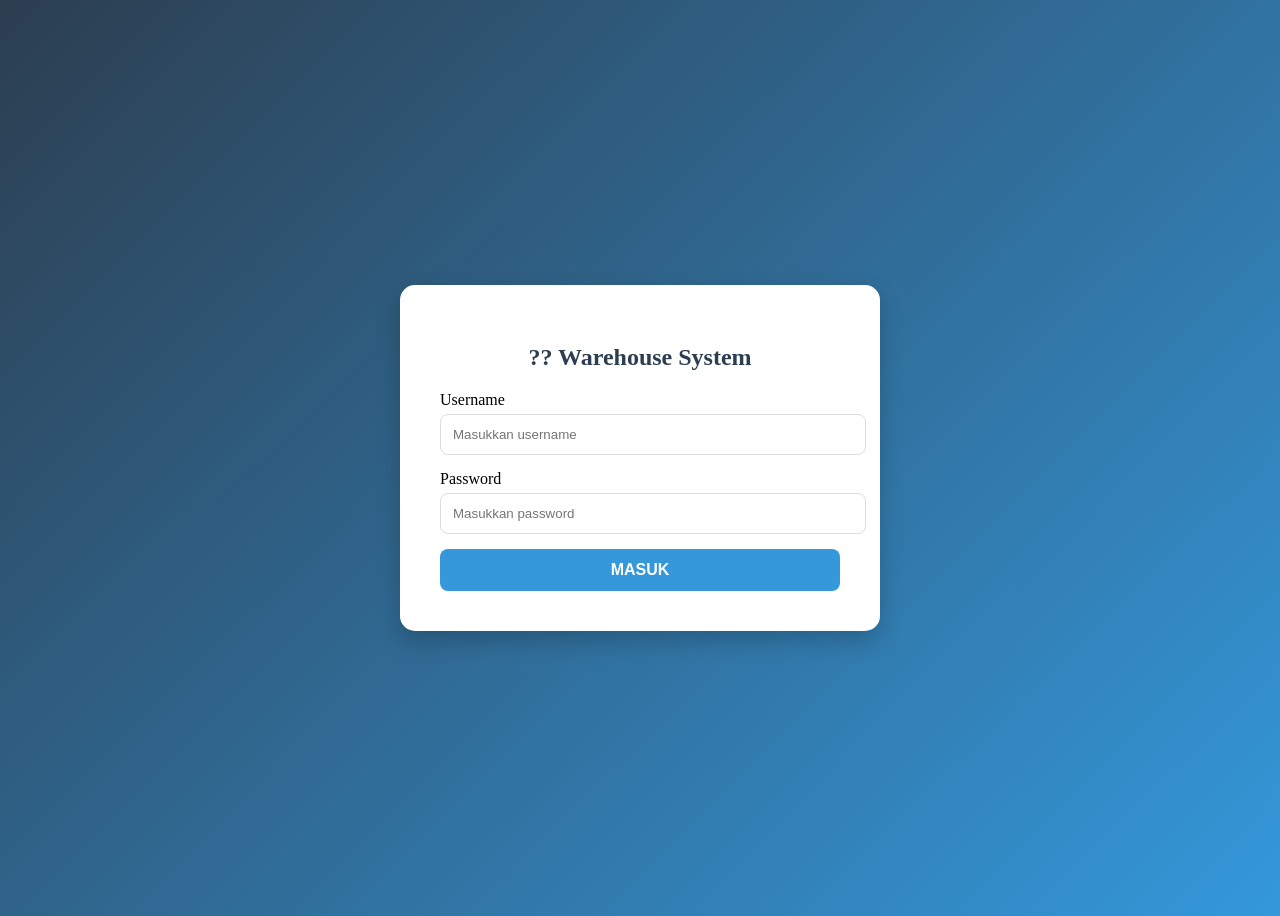
==== index.html @ b76fcb2e "Add files via upload" ====
<!DOCTYPE html>
<html lang="id">
<head>
    <meta charset="UTF-8">
    <meta name="viewport" content="width=device-width, initial-scale=1.0">
    <title>Login - Utilisasi Warehouse</title>
    <link rel="stylesheet" href="css/style.css">
    <style>
        body {
            display: flex;
            justify-content: center;
            align-items: center;
            min-height: 100vh;
            background: linear-gradient(135deg, #2c3e50 0%, #3498db 100%);
        }
        .login-card {
            background: white;
            padding: 40px;
            border-radius: 15px;
            box-shadow: 0 10px 25px rgba(0,0,0,0.2);
            width: 100%;
            max-width: 400px;
            text-align: center;
        }
        .login-card h2 { margin-bottom: 20px; color: #2c3e50; }
        .form-group { margin-bottom: 15px; text-align: left; }
        .form-group input {
            width: 100%;
            padding: 12px;
            border: 1px solid #ddd;
            border-radius: 8px;
            margin-top: 5px;
        }
        .btn-login {
            width: 100%;
            padding: 12px;
            background: #3498db;
            color: white;
            border: none;
            border-radius: 8px;
            cursor: pointer;
            font-size: 16px;
            font-weight: bold;
        }
    </style>
</head>
<body>
    <div class="login-card">
        <h2>?? Warehouse System</h2>
        <form id="loginForm">
            <div class="form-group">
                <label>Username</label>
                <input type="text" id="username" required placeholder="Masukkan username">
            </div>
            <div class="form-group">
                <label>Password</label>
                <input type="password" id="password" required placeholder="Masukkan password">
            </div>
            <button type="submit" class="btn-login">MASUK</button>
        </form>
    </div>

    <script>
        document.getElementById('loginForm').onsubmit = (e) => {
            e.preventDefault();
            const u = document.getElementById('username').value;
            const p = document.getElementById('password').value;

            // Logika login sederhana (sesuaikan dengan kebutuhan)
            if(u === 'admin' && p === '12345') {
                localStorage.setItem('isLoggedIn', 'true');
                localStorage.setItem('userName', u);
                window.location.href = 'app.html';
            } else {
                alert('Login Gagal! Gunakan admin/12345');
            }
        };
    </script>
</body>
</html>
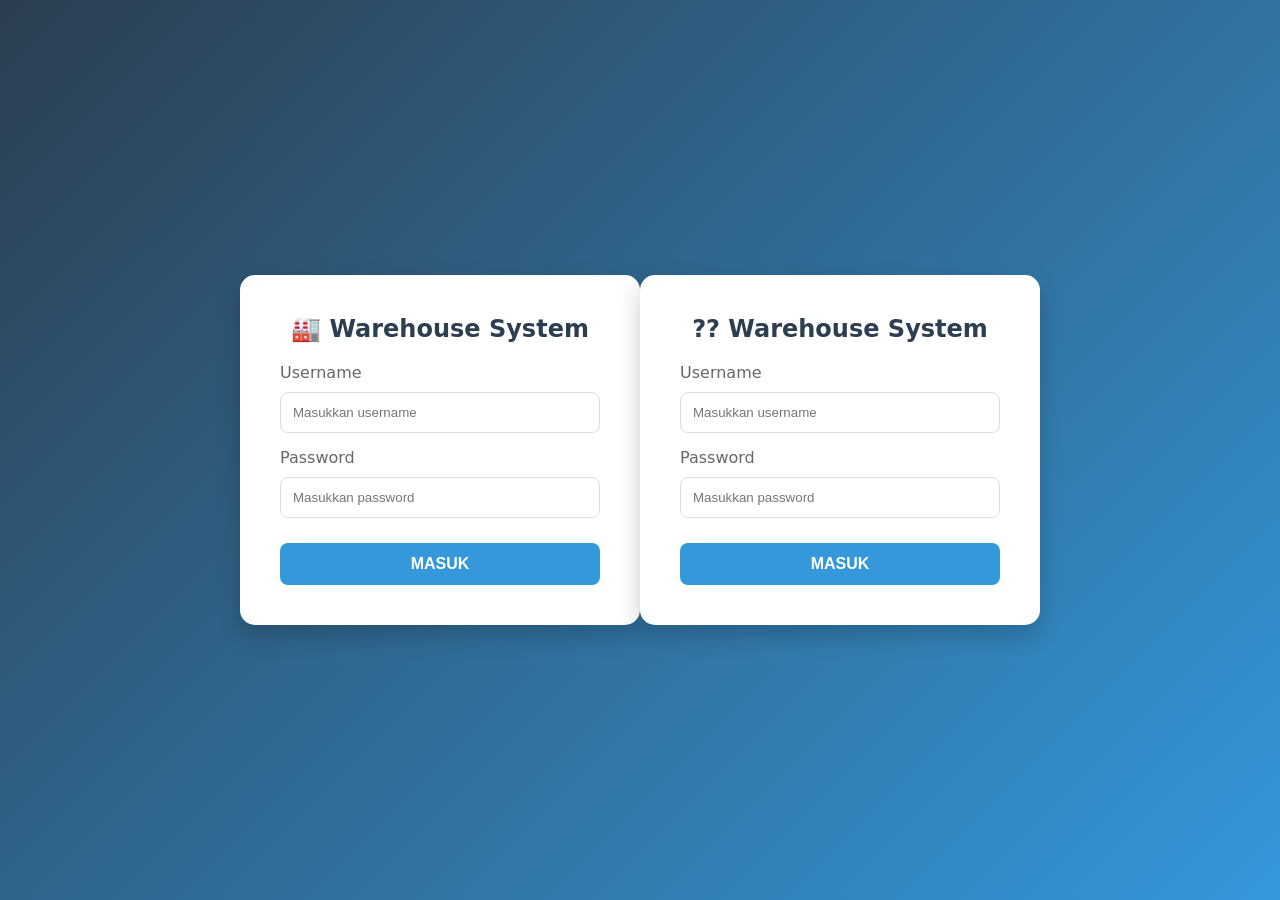
==== commit 03a6027c: "Update index.html" ====
--- a/index.html
+++ b/index.html
@@ -1,4 +1,102 @@
 <!DOCTYPE html>
+<html lang="id">
+<head>
+    <meta charset="UTF-8">
+    <meta name="viewport" content="width=device-width, initial-scale=1.0">
+    <title>Login - Utilisasi Warehouse</title>
+    
+    <link rel="manifest" href="./manifest.json">
+    
+    <link rel="stylesheet" href="./css/style.css">
+    
+    <style>
+        body {
+            display: flex;
+            justify-content: center;
+            align-items: center;
+            min-height: 100vh;
+            /* Gradient tetap sebagai fallback jika CSS gagal muat */
+            background: #2c3e50;
+            background: linear-gradient(135deg, #2c3e50 0%, #3498db 100%);
+            margin: 0;
+            font-family: sans-serif;
+        }
+        .login-card {
+            background: white;
+            padding: 40px;
+            border-radius: 15px;
+            box-shadow: 0 10px 25px rgba(0,0,0,0.2);
+            width: 90%;
+            max-width: 400px;
+            text-align: center;
+        }
+        .login-card h2 { margin-bottom: 20px; color: #2c3e50; }
+        .form-group { margin-bottom: 15px; text-align: left; }
+        .form-group label { display: block; margin-bottom: 5px; color: #666; }
+        .form-group input {
+            width: 100%;
+            padding: 12px;
+            border: 1px solid #ddd;
+            border-radius: 8px;
+            box-sizing: border-box; /* Penting agar input tidak luber */
+        }
+        .btn-login {
+            width: 100%;
+            padding: 12px;
+            background: #3498db;
+            color: white;
+            border: none;
+            border-radius: 8px;
+            cursor: pointer;
+            font-size: 16px;
+            font-weight: bold;
+            margin-top: 10px;
+        }
+    </style>
+</head>
+<body>
+    <div class="login-card">
+        <h2>🏭 Warehouse System</h2>
+        <form id="loginForm">
+            <div class="form-group">
+                <label>Username</label>
+                <input type="text" id="username" required placeholder="Masukkan username">
+            </div>
+            <div class="form-group">
+                <label>Password</label>
+                <input type="password" id="password" required placeholder="Masukkan password">
+            </div>
+            <button type="submit" class="btn-login">MASUK</button>
+        </form>
+    </div>
+
+    <script>
+        // Registrasi Service Worker agar PWA aktif
+        if ('serviceWorker' in navigator) {
+            window.addEventListener('load', () => {
+                navigator.serviceWorker.register('./service-worker.js')
+                    .then(reg => console.log('SW Registered'))
+                    .catch(err => console.error('SW Registration Failed', err));
+            });
+        }
+
+        document.getElementById('loginForm').onsubmit = (e) => {
+            e.preventDefault();
+            const u = document.getElementById('username').value;
+            const p = document.getElementById('password').value;
+
+            if(u === 'admin' && p === '12345') {
+                localStorage.setItem('isLoggedIn', 'true');
+                localStorage.setItem('userName', u);
+                // Gunakan ./ agar path tetap di direktori yang sama
+                window.location.href = './app.html';
+            } else {
+                alert('Login Gagal! Gunakan admin/12345');
+            }
+        };
+    </script>
+</body>
+</html><!DOCTYPE html>
 <html lang="id">
 <head>
     <meta charset="UTF-8">
@@ -77,4 +175,4 @@
         };
     </script>
 </body>
-</html>+</html>
--- a/css/style.css
+++ b/css/style.css
@@ -0,0 +1,210 @@
+/* ============================================================================
+   1. GLOBAL VARIABLES & RESET
+   ============================================================================ */
+:root {
+    --primary-color: #2c3e50;
+    --accent-color: #3498db;
+    --success-color: #2ecc71;
+    --warning-color: #f1c40f;
+    --danger-color: #e74c3c;
+    --bg-light: #f8fafc;
+    --sidebar-width: 260px;
+    --sidebar-collapsed-width: 70px;
+    --text-main: #334155;
+    --shadow: 0 4px 6px -1px rgb(0 0 0 / 0.1);
+    --transition: all 0.3s cubic-bezier(0.4, 0, 0.2, 1);
+}
+
+* {
+    margin: 0;
+    padding: 0;
+    box-sizing: border-box;
+}
+
+body {
+    font-family: 'Inter', 'Segoe UI', system-ui, sans-serif;
+    background-color: var(--bg-light);
+    color: var(--text-main);
+    overflow-x: hidden;
+}
+
+/* ============================================================================
+   2. SPA LAYOUT STRUCTURE
+   ============================================================================ */
+.app-shell {
+    display: flex;
+    min-height: 100vh;
+}
+
+/* SIDEBAR persistent */
+.sidebar {
+    width: var(--sidebar-width);
+    background: var(--primary-color);
+    color: white;
+    height: 100vh;
+    position: fixed;
+    transition: var(--transition);
+    z-index: 1000;
+}
+
+.sidebar.collapsed {
+    width: var(--sidebar-collapsed-width);
+}
+
+.main-container {
+    flex: 1;
+    margin-left: var(--sidebar-width);
+    transition: var(--transition);
+}
+
+.sidebar.collapsed + .main-container {
+    margin-left: var(--sidebar-collapsed-width);
+}
+
+/* TOP HEADER */
+.top-bar {
+    background: white;
+    height: 70px;
+    display: flex;
+    align-items: center;
+    justify-content: space-between;
+    padding: 0 30px;
+    box-shadow: var(--shadow);
+    position: sticky;
+    top: 0;
+    z-index: 900;
+}
+
+/* ============================================================================
+   3. COMPONENTS (TABLES, CARDS, BUTTONS)
+   ============================================================================ */
+/* Modern Table */
+.table-wrapper {
+    background: white;
+    padding: 20px;
+    border-radius: 12px;
+    box-shadow: var(--shadow);
+    margin: 20px;
+}
+
+table {
+    width: 100%;
+    border-collapse: collapse;
+    margin-top: 10px;
+}
+
+th {
+    background: #f1f5f9;
+    padding: 12px 15px;
+    text-align: left;
+    font-weight: 600;
+    font-size: 14px;
+}
+
+td {
+    padding: 12px 15px;
+    border-bottom: 1px solid #e2e8f0;
+    font-size: 14px;
+}
+
+tr:hover {
+    background-color: #f8fafc;
+}
+
+/* Row Special Status */
+.row-minus { background-color: #fff5f5; color: var(--danger-color); }
+.row-warning { background-color: #fffbeb; }
+
+/* Buttons */
+.btn-primary {
+    background: var(--accent-color);
+    color: white;
+    border: none;
+    padding: 10px 20px;
+    border-radius: 6px;
+    cursor: pointer;
+    font-weight: 500;
+    transition: 0.2s;
+}
+
+.btn-primary:hover { opacity: 0.9; transform: translateY(-1px); }
+
+/* Stats Card (Dashboard) */
+.chart-grid {
+    display: grid;
+    grid-template-columns: repeat(auto-fit, minmax(300px, 1fr));
+    gap: 20px;
+    padding: 20px;
+}
+
+.chart-card {
+    background: white;
+    padding: 25px;
+    border-radius: 12px;
+    box-shadow: var(--shadow);
+}
+
+/* ============================================================================
+   4. MODULE SPECIFIC (MAPPING & FLOOR)
+   ============================================================================ */
+/* Grid untuk Mapping Gudang */
+.rack-grid {
+    display: grid;
+    grid-template-columns: repeat(auto-fill, minmax(80px, 1fr));
+    gap: 10px;
+    padding: 20px;
+    background: #0f172a; /* Dark mode style for mapping */
+    border-radius: 8px;
+}
+
+.rack-slot {
+    aspect-ratio: 1;
+    display: flex;
+    align-items: center;
+    justify-content: center;
+    border: 1px solid #334155;
+    border-radius: 4px;
+    font-size: 12px;
+    cursor: pointer;
+}
+
+.slot-filled { background: var(--danger-color); color: white; }
+.slot-empty { background: var(--success-color); color: white; }
+
+/* ============================================================================
+   5. UTILITIES
+   ============================================================================ */
+.loading {
+    display: flex;
+    justify-content: center;
+    padding: 50px;
+    font-style: italic;
+    color: #64748b;
+}
+
+.alert-box {
+    padding: 15px;
+    background: #fee2e2;
+    border-left: 5px solid var(--danger-color);
+    margin: 20px;
+    border-radius: 4px;
+}
+
+/* Search bar styling */
+.toolbar {
+    display: flex;
+    gap: 15px;
+    padding: 0 20px;
+    margin-top: 20px;
+}
+
+input[type="text"], select {
+    padding: 10px 15px;
+    border: 1px solid #cbd5e1;
+    border-radius: 6px;
+    outline: none;
+}
+
+input[type="text"]:focus {
+    border-color: var(--accent-color);
+}
--- a/css/style.css
+++ b/css/style.css
@@ -0,0 +1,210 @@
+/* ============================================================================
+   1. GLOBAL VARIABLES & RESET
+   ============================================================================ */
+:root {
+    --primary-color: #2c3e50;
+    --accent-color: #3498db;
+    --success-color: #2ecc71;
+    --warning-color: #f1c40f;
+    --danger-color: #e74c3c;
+    --bg-light: #f8fafc;
+    --sidebar-width: 260px;
+    --sidebar-collapsed-width: 70px;
+    --text-main: #334155;
+    --shadow: 0 4px 6px -1px rgb(0 0 0 / 0.1);
+    --transition: all 0.3s cubic-bezier(0.4, 0, 0.2, 1);
+}
+
+* {
+    margin: 0;
+    padding: 0;
+    box-sizing: border-box;
+}
+
+body {
+    font-family: 'Inter', 'Segoe UI', system-ui, sans-serif;
+    background-color: var(--bg-light);
+    color: var(--text-main);
+    overflow-x: hidden;
+}
+
+/* ============================================================================
+   2. SPA LAYOUT STRUCTURE
+   ============================================================================ */
+.app-shell {
+    display: flex;
+    min-height: 100vh;
+}
+
+/* SIDEBAR persistent */
+.sidebar {
+    width: var(--sidebar-width);
+    background: var(--primary-color);
+    color: white;
+    height: 100vh;
+    position: fixed;
+    transition: var(--transition);
+    z-index: 1000;
+}
+
+.sidebar.collapsed {
+    width: var(--sidebar-collapsed-width);
+}
+
+.main-container {
+    flex: 1;
+    margin-left: var(--sidebar-width);
+    transition: var(--transition);
+}
+
+.sidebar.collapsed + .main-container {
+    margin-left: var(--sidebar-collapsed-width);
+}
+
+/* TOP HEADER */
+.top-bar {
+    background: white;
+    height: 70px;
+    display: flex;
+    align-items: center;
+    justify-content: space-between;
+    padding: 0 30px;
+    box-shadow: var(--shadow);
+    position: sticky;
+    top: 0;
+    z-index: 900;
+}
+
+/* ============================================================================
+   3. COMPONENTS (TABLES, CARDS, BUTTONS)
+   ============================================================================ */
+/* Modern Table */
+.table-wrapper {
+    background: white;
+    padding: 20px;
+    border-radius: 12px;
+    box-shadow: var(--shadow);
+    margin: 20px;
+}
+
+table {
+    width: 100%;
+    border-collapse: collapse;
+    margin-top: 10px;
+}
+
+th {
+    background: #f1f5f9;
+    padding: 12px 15px;
+    text-align: left;
+    font-weight: 600;
+    font-size: 14px;
+}
+
+td {
+    padding: 12px 15px;
+    border-bottom: 1px solid #e2e8f0;
+    font-size: 14px;
+}
+
+tr:hover {
+    background-color: #f8fafc;
+}
+
+/* Row Special Status */
+.row-minus { background-color: #fff5f5; color: var(--danger-color); }
+.row-warning { background-color: #fffbeb; }
+
+/* Buttons */
+.btn-primary {
+    background: var(--accent-color);
+    color: white;
+    border: none;
+    padding: 10px 20px;
+    border-radius: 6px;
+    cursor: pointer;
+    font-weight: 500;
+    transition: 0.2s;
+}
+
+.btn-primary:hover { opacity: 0.9; transform: translateY(-1px); }
+
+/* Stats Card (Dashboard) */
+.chart-grid {
+    display: grid;
+    grid-template-columns: repeat(auto-fit, minmax(300px, 1fr));
+    gap: 20px;
+    padding: 20px;
+}
+
+.chart-card {
+    background: white;
+    padding: 25px;
+    border-radius: 12px;
+    box-shadow: var(--shadow);
+}
+
+/* ============================================================================
+   4. MODULE SPECIFIC (MAPPING & FLOOR)
+   ============================================================================ */
+/* Grid untuk Mapping Gudang */
+.rack-grid {
+    display: grid;
+    grid-template-columns: repeat(auto-fill, minmax(80px, 1fr));
+    gap: 10px;
+    padding: 20px;
+    background: #0f172a; /* Dark mode style for mapping */
+    border-radius: 8px;
+}
+
+.rack-slot {
+    aspect-ratio: 1;
+    display: flex;
+    align-items: center;
+    justify-content: center;
+    border: 1px solid #334155;
+    border-radius: 4px;
+    font-size: 12px;
+    cursor: pointer;
+}
+
+.slot-filled { background: var(--danger-color); color: white; }
+.slot-empty { background: var(--success-color); color: white; }
+
+/* ============================================================================
+   5. UTILITIES
+   ============================================================================ */
+.loading {
+    display: flex;
+    justify-content: center;
+    padding: 50px;
+    font-style: italic;
+    color: #64748b;
+}
+
+.alert-box {
+    padding: 15px;
+    background: #fee2e2;
+    border-left: 5px solid var(--danger-color);
+    margin: 20px;
+    border-radius: 4px;
+}
+
+/* Search bar styling */
+.toolbar {
+    display: flex;
+    gap: 15px;
+    padding: 0 20px;
+    margin-top: 20px;
+}
+
+input[type="text"], select {
+    padding: 10px 15px;
+    border: 1px solid #cbd5e1;
+    border-radius: 6px;
+    outline: none;
+}
+
+input[type="text"]:focus {
+    border-color: var(--accent-color);
+}
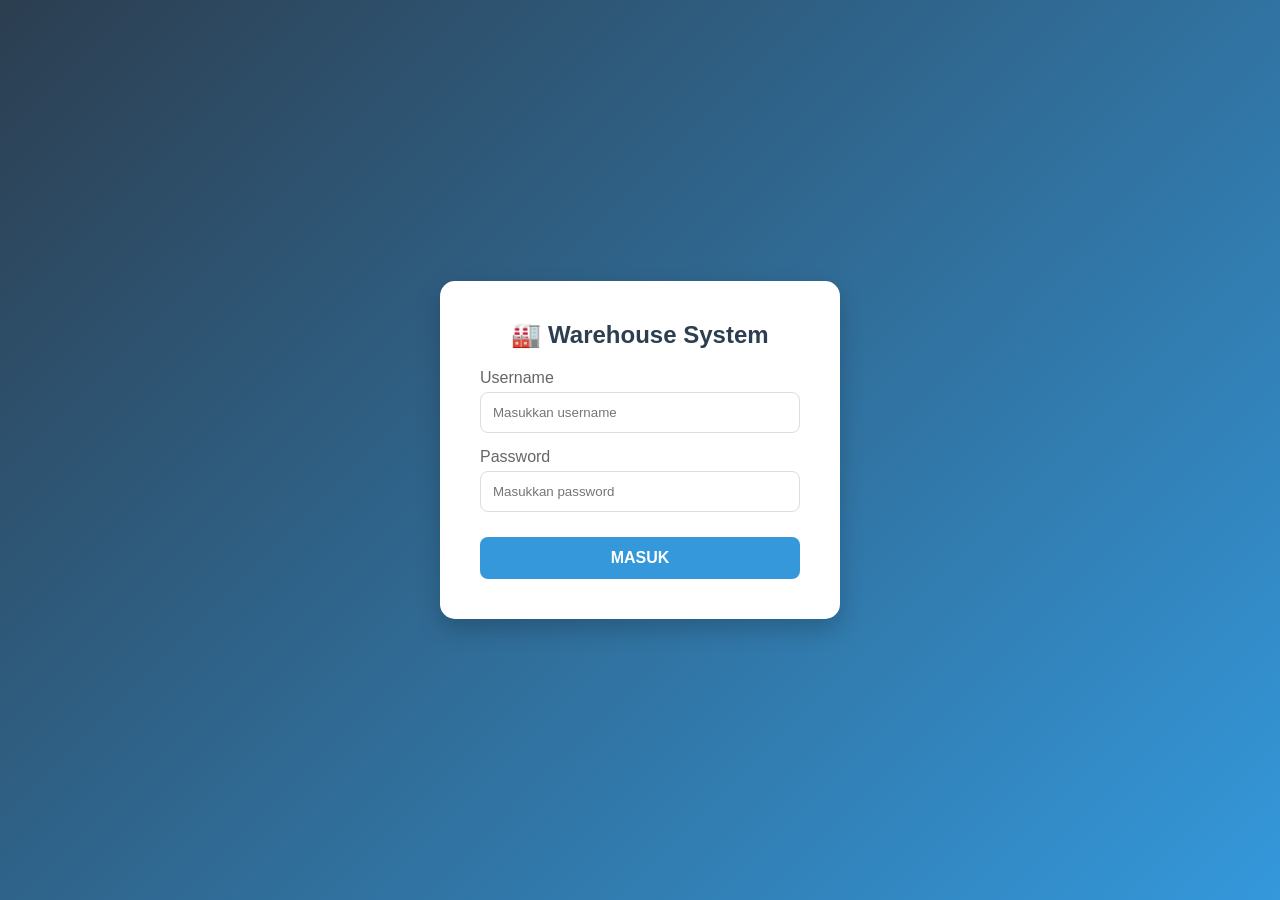
==== commit 34733d50: "Refactor index.html for improved structure and style" ====
--- a/index.html
+++ b/index.html
@@ -96,83 +96,4 @@
         };
     </script>
 </body>
-</html><!DOCTYPE html>
-<html lang="id">
-<head>
-    <meta charset="UTF-8">
-    <meta name="viewport" content="width=device-width, initial-scale=1.0">
-    <title>Login - Utilisasi Warehouse</title>
-    <link rel="stylesheet" href="css/style.css">
-    <style>
-        body {
-            display: flex;
-            justify-content: center;
-            align-items: center;
-            min-height: 100vh;
-            background: linear-gradient(135deg, #2c3e50 0%, #3498db 100%);
-        }
-        .login-card {
-            background: white;
-            padding: 40px;
-            border-radius: 15px;
-            box-shadow: 0 10px 25px rgba(0,0,0,0.2);
-            width: 100%;
-            max-width: 400px;
-            text-align: center;
-        }
-        .login-card h2 { margin-bottom: 20px; color: #2c3e50; }
-        .form-group { margin-bottom: 15px; text-align: left; }
-        .form-group input {
-            width: 100%;
-            padding: 12px;
-            border: 1px solid #ddd;
-            border-radius: 8px;
-            margin-top: 5px;
-        }
-        .btn-login {
-            width: 100%;
-            padding: 12px;
-            background: #3498db;
-            color: white;
-            border: none;
-            border-radius: 8px;
-            cursor: pointer;
-            font-size: 16px;
-            font-weight: bold;
-        }
-    </style>
-</head>
-<body>
-    <div class="login-card">
-        <h2>?? Warehouse System</h2>
-        <form id="loginForm">
-            <div class="form-group">
-                <label>Username</label>
-                <input type="text" id="username" required placeholder="Masukkan username">
-            </div>
-            <div class="form-group">
-                <label>Password</label>
-                <input type="password" id="password" required placeholder="Masukkan password">
-            </div>
-            <button type="submit" class="btn-login">MASUK</button>
-        </form>
-    </div>
-
-    <script>
-        document.getElementById('loginForm').onsubmit = (e) => {
-            e.preventDefault();
-            const u = document.getElementById('username').value;
-            const p = document.getElementById('password').value;
-
-            // Logika login sederhana (sesuaikan dengan kebutuhan)
-            if(u === 'admin' && p === '12345') {
-                localStorage.setItem('isLoggedIn', 'true');
-                localStorage.setItem('userName', u);
-                window.location.href = 'app.html';
-            } else {
-                alert('Login Gagal! Gunakan admin/12345');
-            }
-        };
-    </script>
-</body>
 </html>
